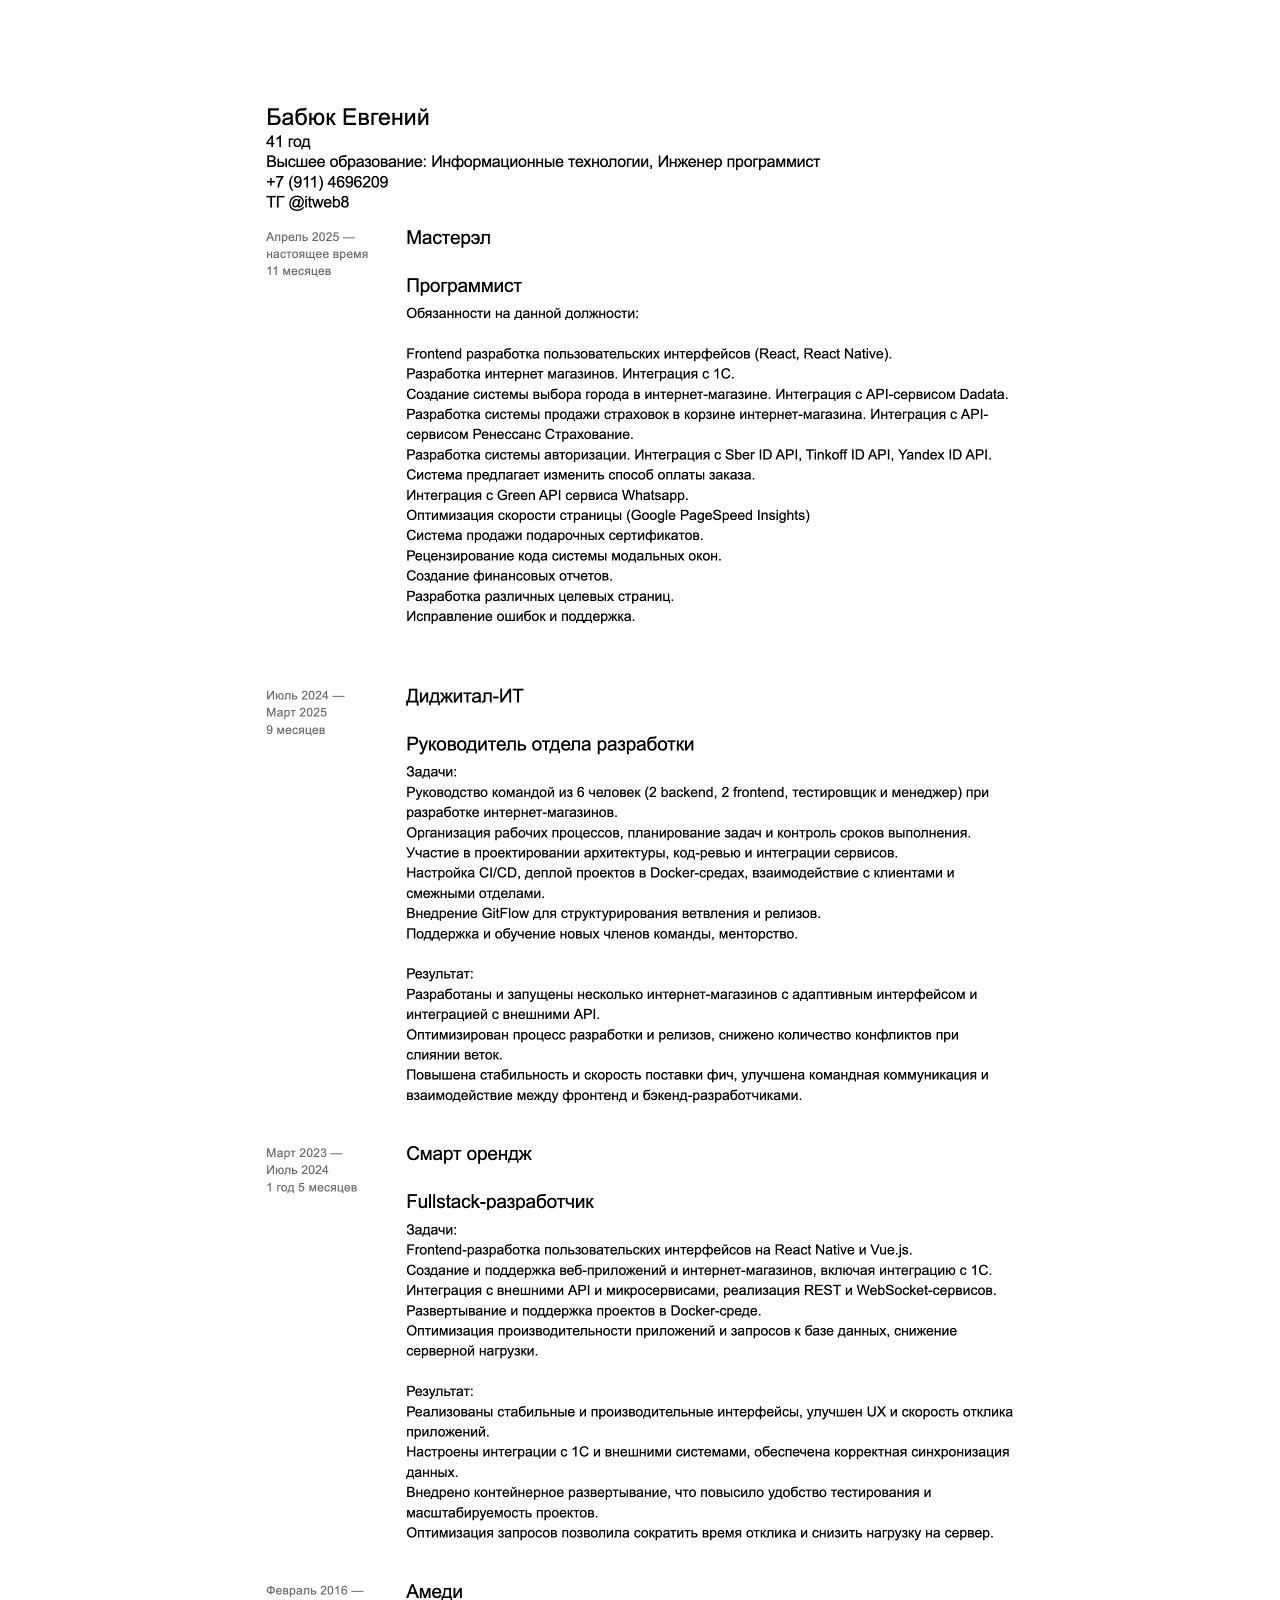
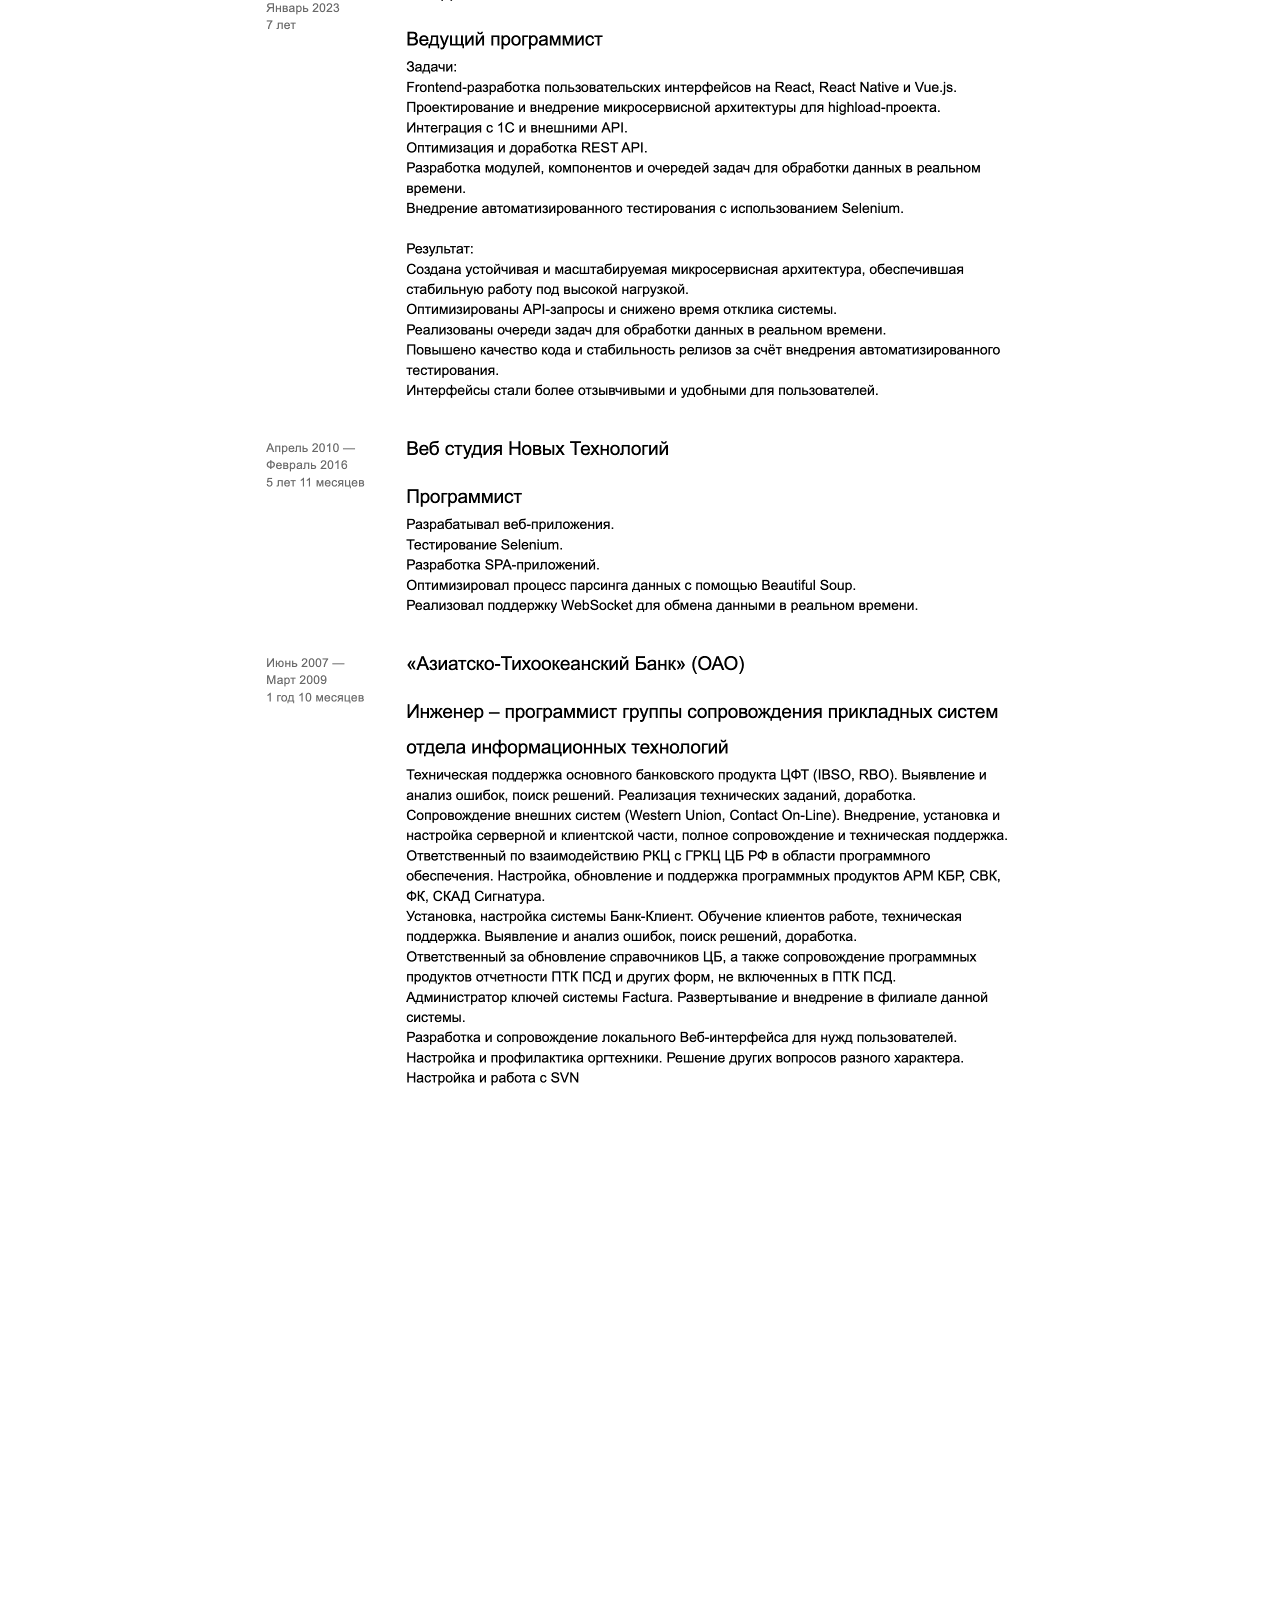
==== resume.html @ de33da3c "dev" ====
<!DOCTYPE html>
<html lang="ru">
<head>

    <meta name="robots" content="noindex, nofollow">

    <script type="text/javascript">
        (function (m, e, t, r, i, k, a) {
            m[i] = m[i] || function () {
                (m[i].a = m[i].a || []).push(arguments)
            };
            m[i].l = 1 * new Date();
            for (var j = 0; j < document.scripts.length; j++) {
                if (document.scripts[j].src === r) {
                    return;
                }
            }
            k = e.createElement(t), a = e.getElementsByTagName(t)[0], k.async = 1, k.src = r, a.parentNode.insertBefore(k, a)
        })(window, document, 'script', 'https://mc.yandex.ru/metrika/tag.js', 'ym');
        ym(99170621, 'init', {webvisor: true, clickmap: true, accurateTrackBounce: true, trackLinks: true});
    </script>
    <noscript>
        <div><img src="https://mc.yandex.ru/watch/99170621" style="position:absolute; left:-9999px;" alt=""/></div>
    </noscript>

    <meta charset="UTF-8">
    <meta name="viewport" content="width=device-width, initial-scale=1">
    <title>Резюме</title>

    <style>
        html {
            padding: 0;
            margin: 0;
        }
        body {
            text-align: center;
            padding: 100px 0 0;
            margin: 0;
        }
        div {
            display: inline-block;
            overflow-y: hidden;
            aspect-ratio: 927/1110;
        }
        img {
            position: relative;
            top: -9%;
            width: 100%;
            max-width: 927px;
            height: auto;
        }
    </style>

</head>
<body>

<div><img src="resume_1.webp" width="927" height="1310" alt="Резюме стр. 1"></div>
<div><img src="resume_2.webp" width="927" height="1310" alt="Резюме стр. 2"></div>
<div><img src="resume_3.webp" width="927" height="1310" alt="Резюме стр. 3"></div>

</body>
</html>
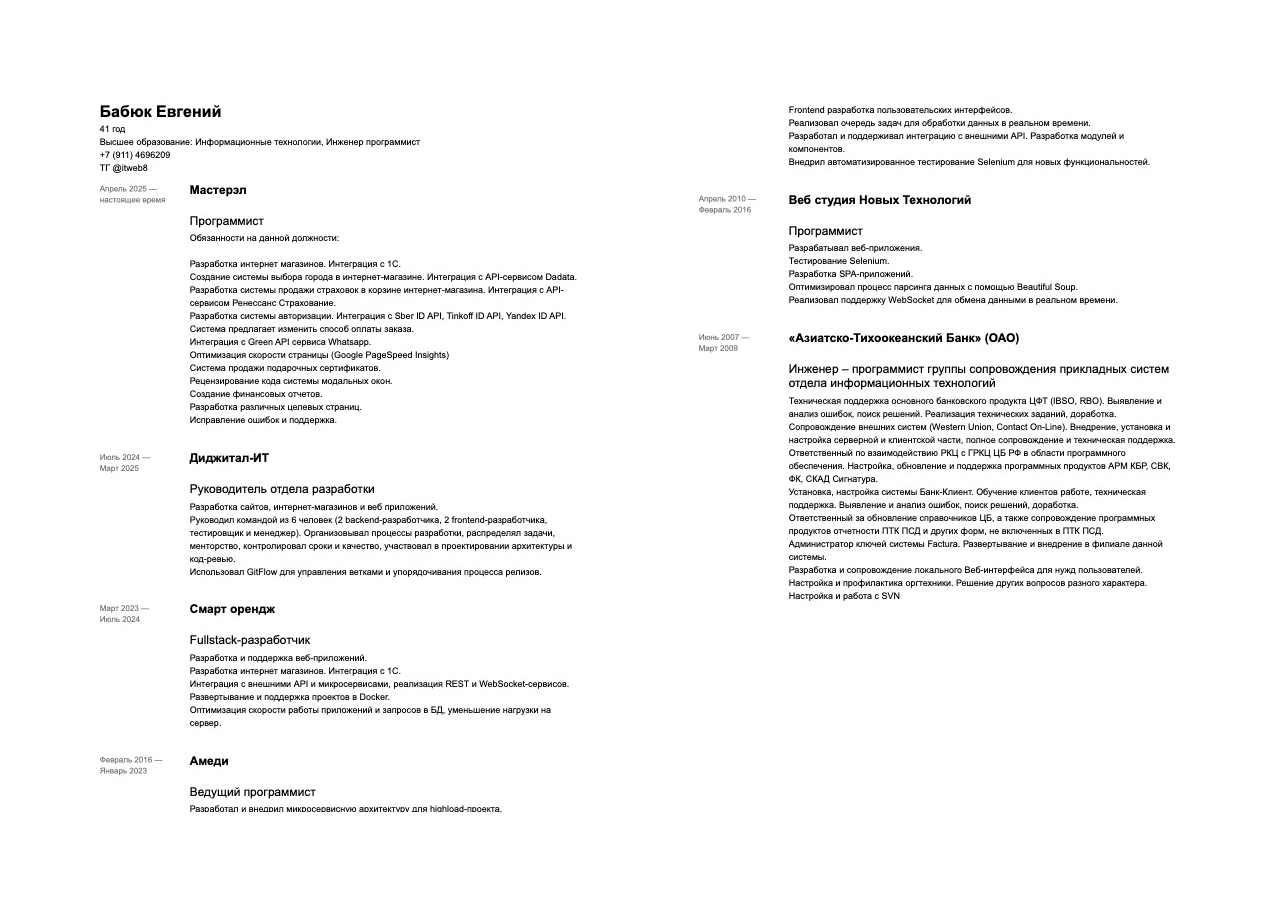
==== commit 8697b52e: "dev" ====
--- a/resume.html
+++ b/resume.html
@@ -54,9 +54,8 @@
 </head>
 <body>
 
-<div><img src="resume_1.webp" width="927" height="1310" alt="Резюме стр. 1"></div>
-<div><img src="resume_2.webp" width="927" height="1310" alt="Резюме стр. 2"></div>
-<div><img src="resume_3.webp" width="927" height="1310" alt="Резюме стр. 3"></div>
+<div><img src="resume_1.jpg" width="927" height="1310" alt="Резюме стр. 1"></div>
+<div><img src="resume_2.jpg" width="927" height="1310" alt="Резюме стр. 2"></div>
 
 </body>
 </html>
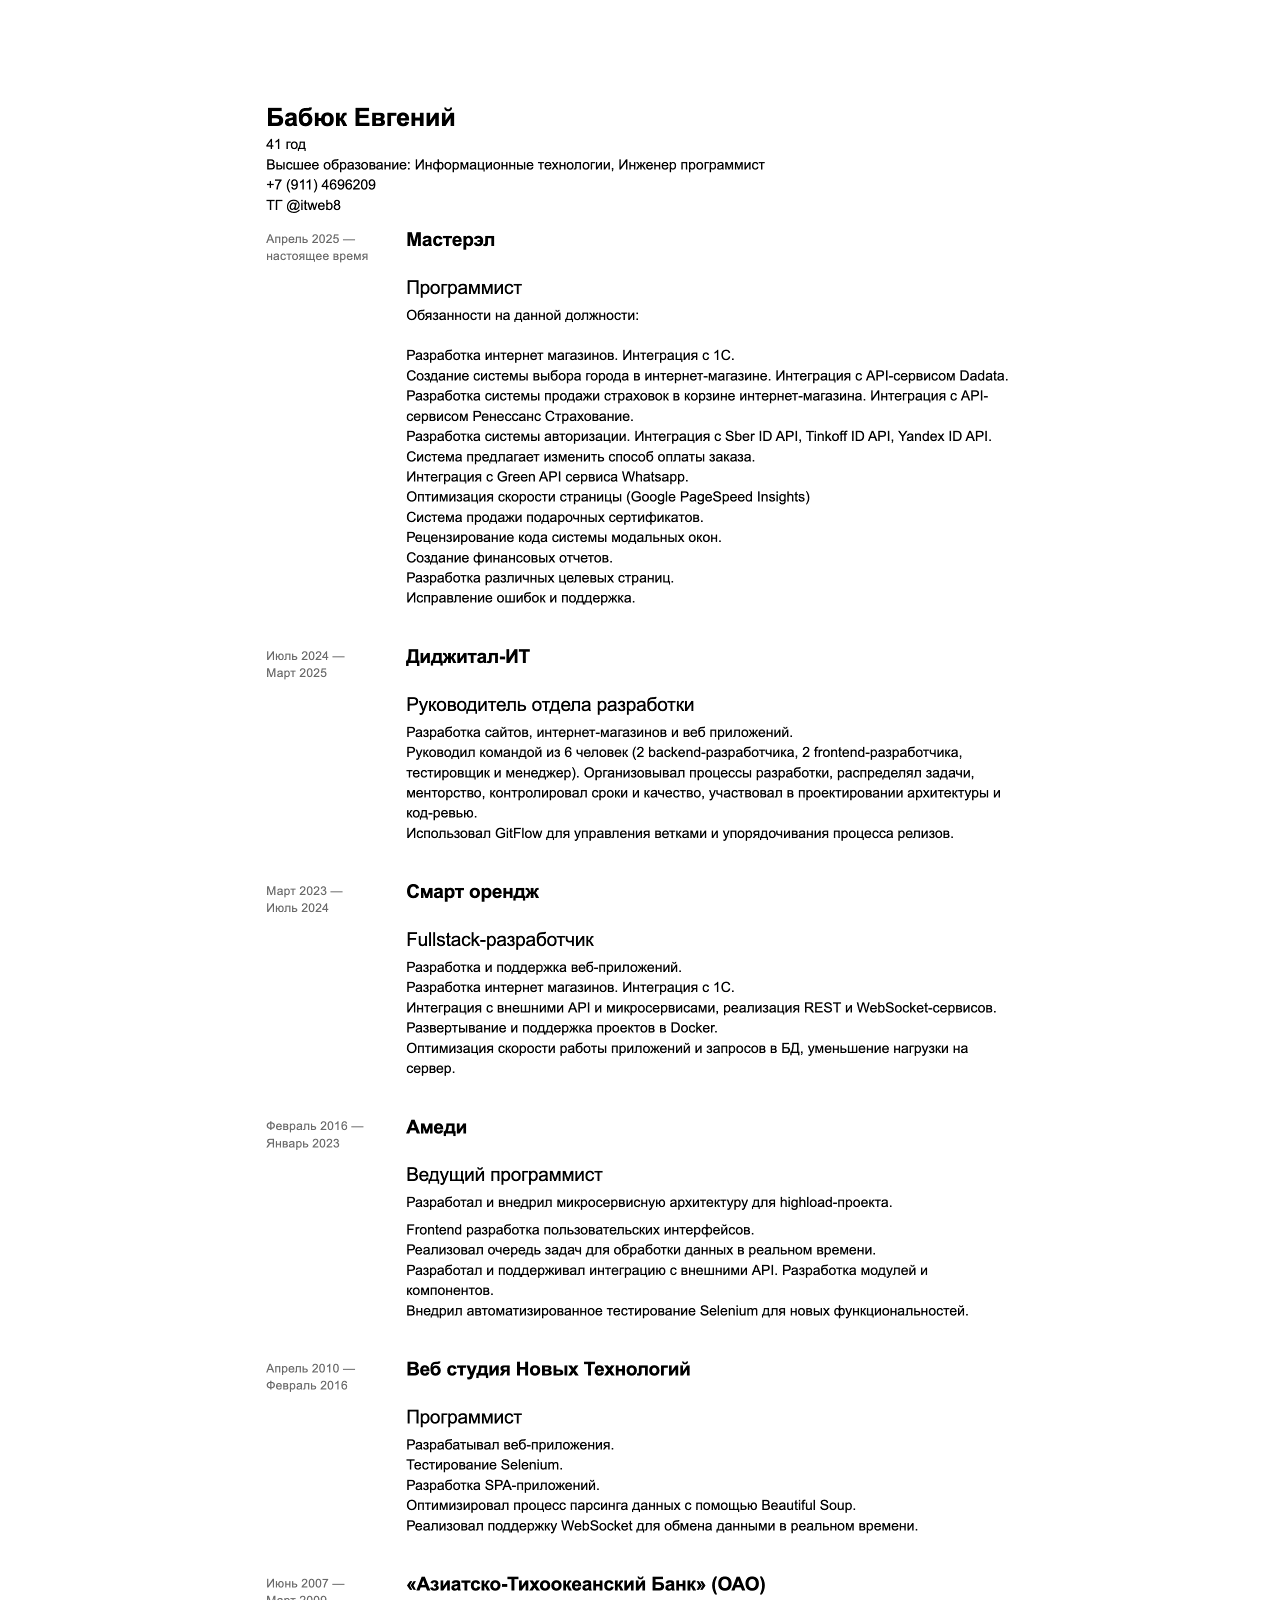
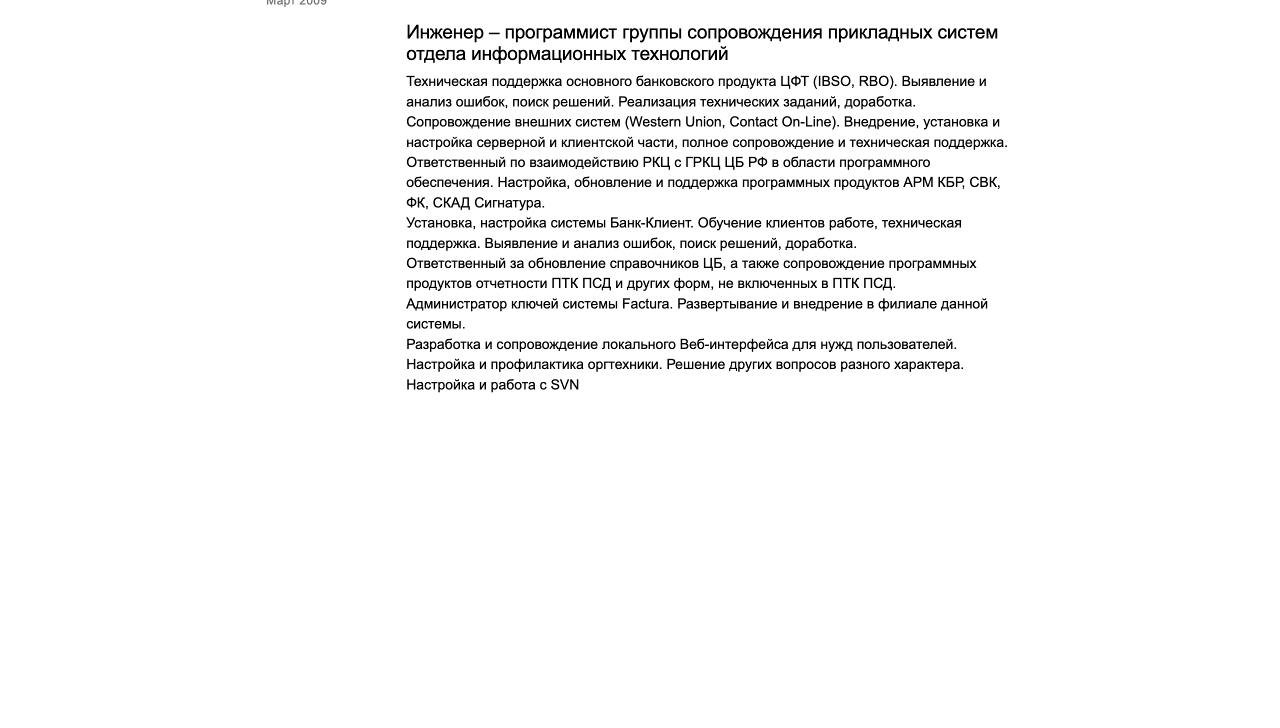
==== commit 534ddc63: "dev" ====
--- a/resume.html
+++ b/resume.html
@@ -54,8 +54,8 @@
 </head>
 <body>
 
-<div><img src="resume_1.jpg" width="927" height="1310" alt="Резюме стр. 1"></div>
-<div><img src="resume_2.jpg" width="927" height="1310" alt="Резюме стр. 2"></div>
+<div><img src="resume_1.webp" width="927" height="1310" alt="Резюме стр. 1"></div>
+<div><img src="resume_2.webp" width="927" height="1310" alt="Резюме стр. 2"></div>
 
 </body>
 </html>
